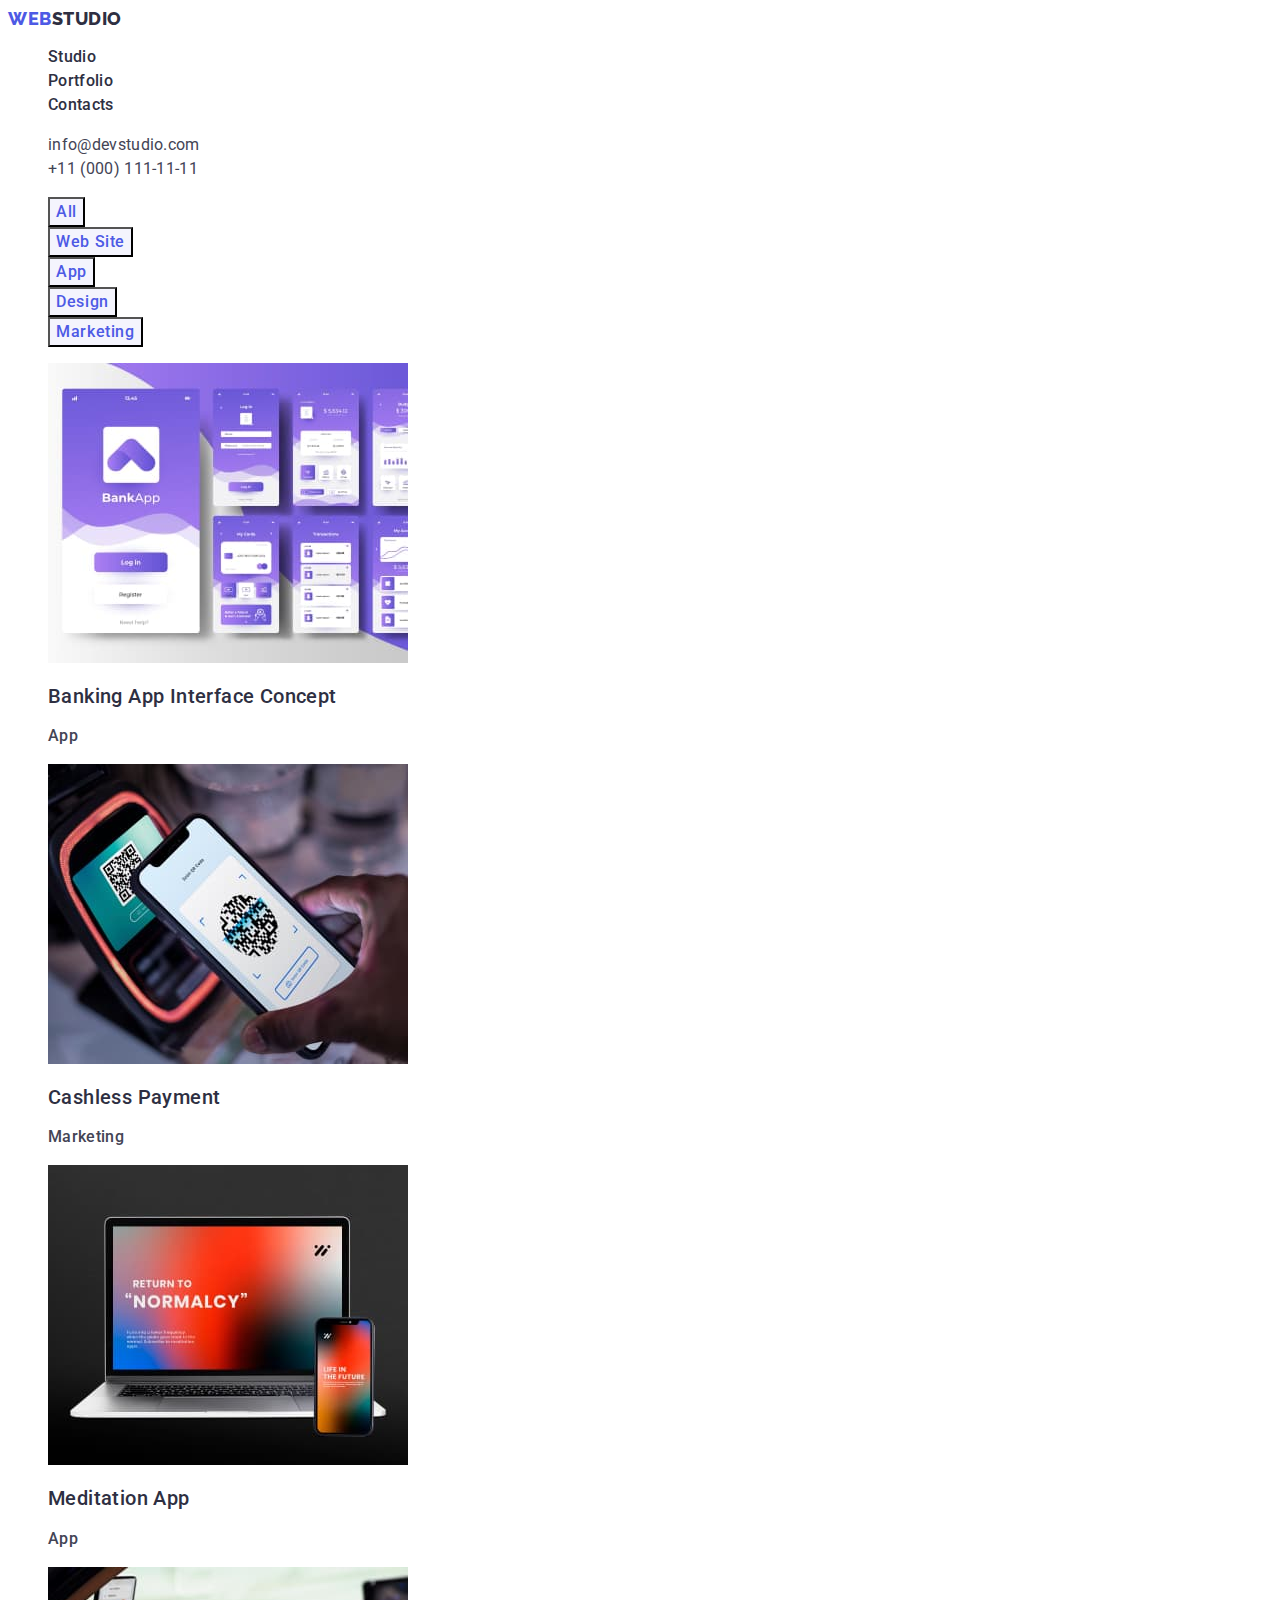
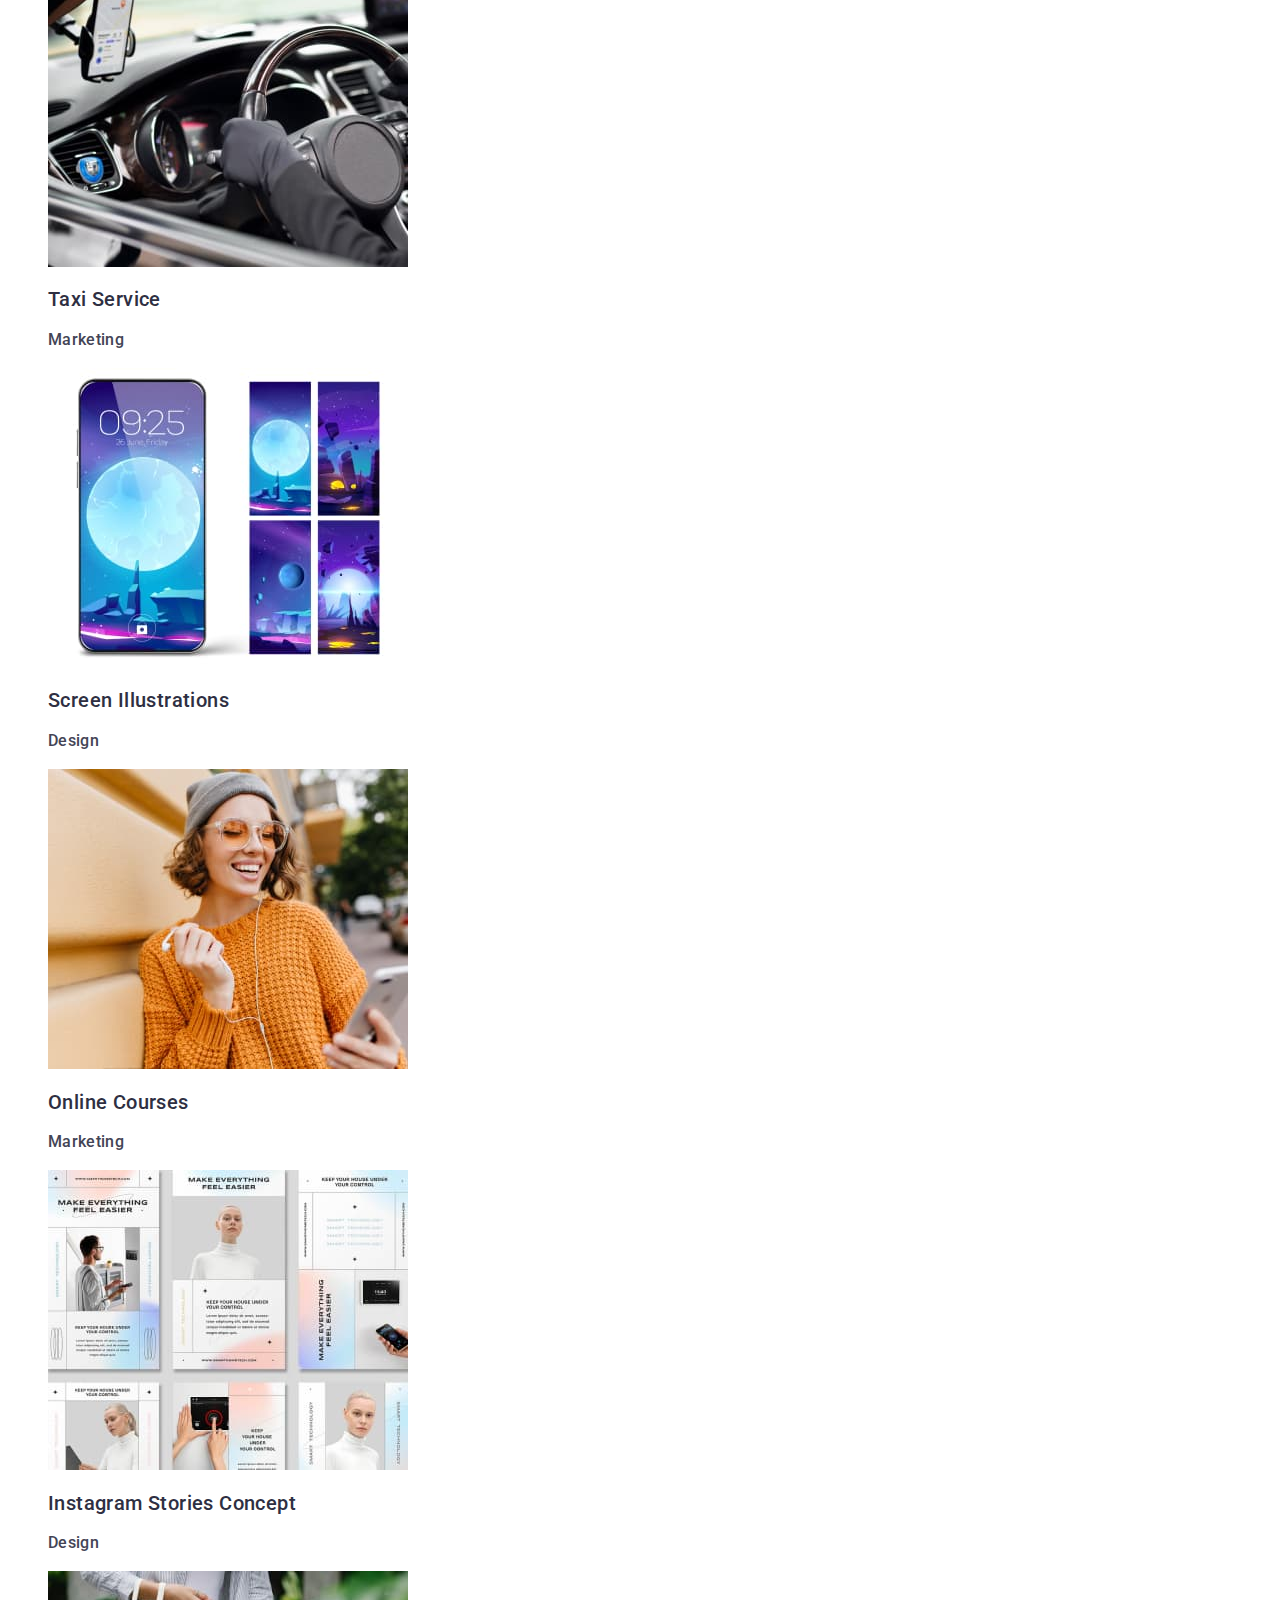
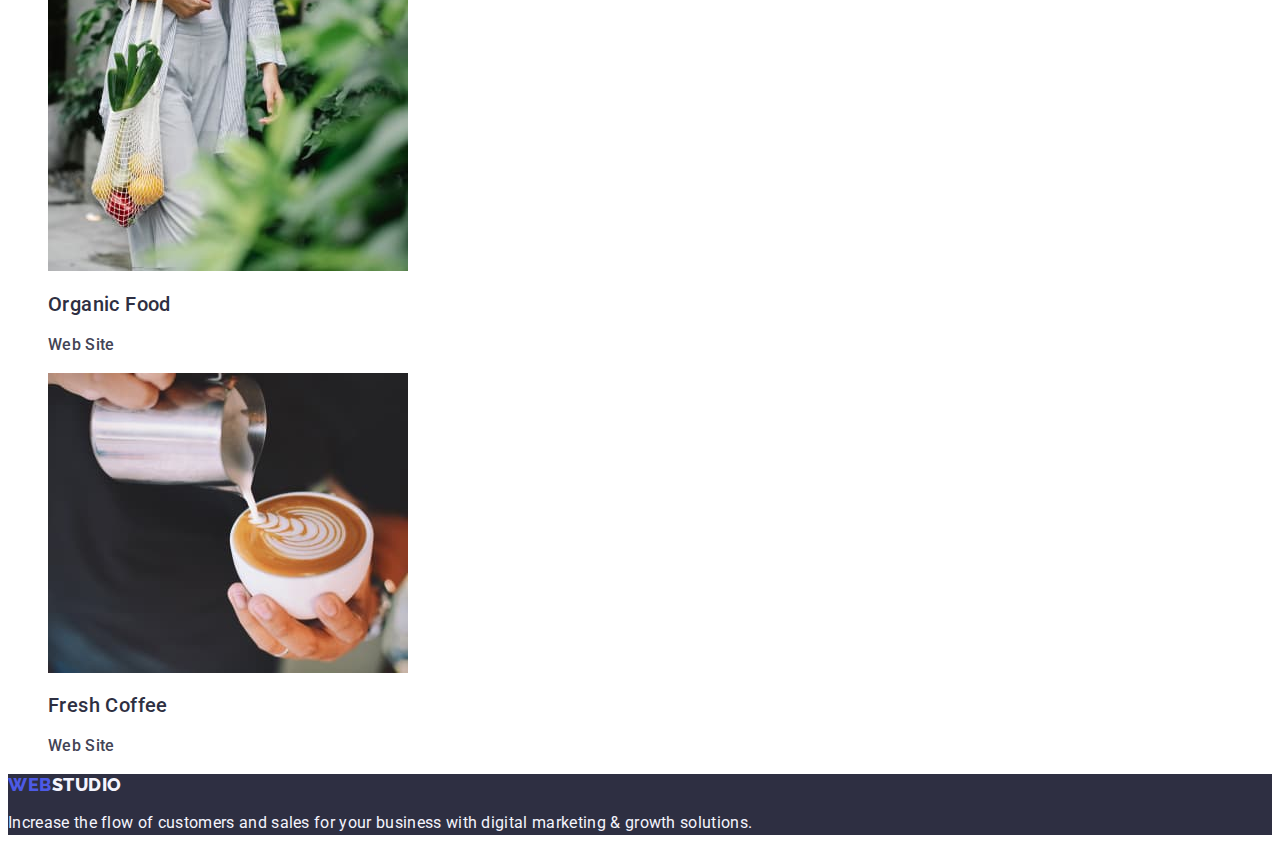
==== portfolio.html @ 33a055b3 "Initial commit" ====
<!DOCTYPE html>
<html lang="en">
  <head>
    <meta charset="UTF-8" />
    <meta name="viewport" content="width=device-width, initial-scale=1.0" />
    <title>Portfolio</title>
    <link rel="preconnect" href="https://fonts.googleapis.com" />
    <link rel="preconnect" href="https://fonts.gstatic.com" crossorigin />
    <link
      href="https://fonts.googleapis.com/css2?family=Raleway:wght@800&family=Roboto:wght@400;500;700&display=swap"
      rel="stylesheet"
    />
    <link rel="stylesheet" href="./css/styles.css" />
  </head>
  <body>
    <header class="header">
      <nav class="header-navigation">
        <a href="./index.html" class="header-logo link"
          >Web<span class="header-logo-accent">Studio</span></a
        >
        <ul class="header-list list">
          <li class="header-list-item">
            <a class="header-list-link link" href="./index.html">Studio</a>
          </li>
          <li class="header-list-item">
            <a class="header-list-link link" href="./portfolio.html"
              >Portfolio</a
            >
          </li>
          <li class="header-list-item">
            <a class="header-list-link link" href="">Contacts</a>
          </li>
        </ul>
      </nav>
      <address class="address">
        <ul class="address-list list">
          <li class="address-list-item">
            <a class="address-list-link link" href="mailto:info@devstudio.com"
              >info@devstudio.com</a
            >
          </li>
          <li class="address-list-item">
            <a class="address-list-link link" href="tel:+110001111111"
              >+11 (000) 111-11-11</a
            >
          </li>
        </ul>
      </address>
    </header>
    <main>
      <section class="product">
        <h1 hidden>What we offer</h1>
        <ul class="product-list list">
          <li class="product-item">
            <button type="button" class="product-btn">All</button>
          </li>
          <li class="product-item">
            <button type="button" class="product-btn">Web Site</button>
          </li>
          <li class="product-item">
            <button type="button" class="product-btn">App</button>
          </li>
          <li class="product-item">
            <button type="button" class="product-btn">Design</button>
          </li>
          <li class="product-item">
            <button type="button" class="product-btn">Marketing</button>
          </li>
        </ul>
        <ul class="programs-list list">
          <li class="programs-item">
            <a class="pfograms-item-link link" href="./portfolio.html">
              <img
                src="./images/banking.jpg"
                alt="The best apps for banking"
                class="programs-img"
                width="360"
              />
              <h2 class="programs-subtitle">Banking App Interface Concept</h2>
              <p class="programs-text">App</p>
            </a>
          </li>
          <li class="programs-item">
            <a class="pfograms-item-link link" href="./portfolio.html">
              <img
                src="./images/Cashless.jpg"
                alt="Research of caschless payment"
                class="programs-img"
                width="360"
              />
              <h2 class="programs-subtitle">Cashless Payment</h2>
              <p class="programs-text">Marketing</p>
            </a>
          </li>
          <li class="programs-item">
            <a class="pfograms-item-link link" href="./portfolio.html">
              <img
                src="./images/meditation.jpg"
                alt="Apps for meditation"
                class="programs-img"
                width="360"
              />
              <h2 class="programs-subtitle">Meditation App</h2>
              <p class="programs-text">App</p>
            </a>
          </li>
          <li class="programs-item">
            <a class="pfograms-item-link link" href="./portfolio.html">
              <img
                src="./images/taxi.jpg"
                alt="List of taxi services"
                class="programs-img"
                width="360"
              />
              <h2 class="programs-subtitle">Taxi Service</h2>
              <p class="programs-text">Marketing</p>
            </a>
          </li>
          <li class="programs-item">
            <a class="pfograms-item-link link" href="./portfolio.html">
              <img
                src="./images/screen.jpg"
                alt="Illustrations for the mobile screen"
                class="programs-img"
                width="360"
              />
              <h2 class="programs-subtitle">Screen Illustrations</h2>
              <p class="programs-text">Design</p>
            </a>
          </li>
          <li class="programs-item">
            <a class="pfograms-item-link link" href="./portfolio.html">
              <img
                src="./images/courses.jpg"
                alt="List of the best online courses"
                class="programs-img"
                width="360"
              />
              <h2 class="programs-subtitle">Online Courses</h2>
              <p class="programs-text">Marketing</p>
            </a>
          </li>
          <li class="programs-item">
            <a class="pfograms-item-link link" href="./portfolio.html">
              <img
                src="./images/instagram.jpg"
                alt="Suggestions for designing Instagram stories"
                class="programs-img"
                width="360"
              />
              <h2 class="programs-subtitle">Instagram Stories Concept</h2>
              <p class="programs-text">Design</p>
            </a>
          </li>
          <li class="programs-item">
            <a class="pfograms-item-link link" href="./portfolio.html">
              <img
                src="./images/food.jpg"
                alt="A selection of organic food sites"
                class="programs-img"
                width="360"
              />
              <h2 class="programs-subtitle">Organic Food</h2>
              <p class="programs-text">Web Site</p>
            </a>
          </li>
          <li class="programs-item">
            <a class="pfograms-item-link link" href="./portfolio.html">
              <img
                src="./images/coffee.jpg"
                alt="List of websites with fresh coffee"
                class="programs-img"
                width="360"
              />
              <h2 class="programs-subtitle">Fresh Coffee</h2>
              <p class="programs-text">Web Site</p>
            </a>
          </li>
        </ul>
      </section>
    </main>
    <footer class="footer">
      <a href="./index.html" class="footer-logo link"
        >Web<span class="footer-logo-accent">Studio</span></a
      >
      <p class="footer-text">
        Increase the flow of customers and sales for your business with digital
        marketing & growth solutions.
      </p>
    </footer>
  </body>
</html>
---- css/styles.css ----
:root {
  --iris-color: #4d5ae5;
  --navyblue: #2e2f42;
  --slate: #434455;
  --white: #fff;
  --cloud: #f4f4fd;
  --ocean: #404bbf;
}

body {
  font-family: "Roboto", sans-serif;
  background-color: var(--white);
  color: var(--slate);
}

.link {
  text-decoration: none;
}

.list {
  list-style-type: none;
}

/**---------HERDER-------*/

.header-logo {
  color: var(--iris-color);
  font-size: 18px;
  font-family: "Raleway", sans-serif;
  font-weight: 800;
  line-height: 1.17;
  letter-spacing: 0.03em;
  text-transform: uppercase;
}
.header-logo-accent {
  color: var(--navyblue);
}
.header-list-link {
  color: var(--navyblue);
  line-height: 1.5;
  letter-spacing: 0.02em;
  font-weight: 500;
}
.header-list-link:hover,
.header-list-link:focus {
  color: var(--ocean);
}
.address {
  font-style: normal;
}
.address-list-link {
  color: var(--slate);
  line-height: 1.5;
  letter-spacing: 0.02em;
}
.address-list-link:hover,
.address-list-link:focus {
  color: var(--ocean);
}

/**---------HERO-------*/

.hero {
  background: var(--navyblue);
}
.hero-titel {
  color: var(--white);
  text-align: center;
  font-size: 56px;
  font-weight: 700;
  line-height: 1.07;
  letter-spacing: 0.02em;
}
.hero-btn {
  background-color: var(--iris-color);
  color: var(--white);
  font-size: 16px;
  font-family: inherit;
  line-height: 1.5;
  letter-spacing: 0.04em;
  cursor: pointer;
  font-weight: 500;
}
.hero-btn:hover,
.hero-btn:focus {
  background-color: var(--ocean);
}

/**---------principles-------*/

.principles-subtitle {
  color: var(--navyblue);
  font-size: 20px;
  line-height: 1.2;
  letter-spacing: 0.02em;
  font-weight: 500;
}
.principles-item-text {
  color: var(--slate);
  line-height: 1.5;
  letter-spacing: 0.02em;
}

/**---------technologies-------*/

.technologies-titel {
  color: var(--navyblue);
  text-align: center;
  font-size: 36px;
  font-weight: 700;
  line-height: 1.11;
  letter-spacing: 0.02em;
  text-transform: capitalize;
}

/**---------team-------*/
.team {
  background-color: var(--cloud);
}
.team-title {
  color: var(--navyblue);
  text-align: center;
  font-size: 36px;
  font-weight: 700;
  line-height: 1.11;
  letter-spacing: 0.02em;
  text-transform: capitalize;
}
.team-subtitle {
  color: var(--navyblue);
  text-align: center;
  font-size: 20px;
  line-height: 1.2;
  letter-spacing: 0.02em;
  font-weight: 500;
}
.team-item {
  background-color: var(--white);
}
.team-item-text {
  color: var(--slate);
  text-align: center;
  line-height: 1.5;
  letter-spacing: 0.02em;
  font-weight: 500;
}

/**---------footer-------*/

.footer {
  background-color: var(--navyblue);
}
.footer-logo {
  color: var(--iris-color);
  font-size: 18px;
  font-family: "Raleway", sans-serif;
  font-weight: 800;
  line-height: 1.17;
  letter-spacing: 0.03em;
  text-transform: uppercase;
}
.footer-logo-accent {
  color: var(--cloud);
}
.footer-text {
  color: var(--cloud);
  line-height: 1.5;
  letter-spacing: 0.02em;
}

/**---------portfolio-------*/

.product-btn {
  color: var(--iris-color);
  background-color: var(--cloud);
  text-align: center;
  font-size: 16px;
  font-family: "Roboto", sans-serif;
  font-style: normal;
  font-weight: 500;
  line-height: 1.5;
  letter-spacing: 0.04em;
  cursor: pointer;
}

.product-btn:hover,
.product-btn:focus {
  color: var(--white);
  background-color: var(--ocean);
}

.programs-subtitle {
  color: var(--navyblue);
  font-size: 20px;
  line-height: 1.2;
  letter-spacing: 0.02em;
  font-weight: 500;
}

.programs-text {
  color: var(--slate);
  font-size: 16px;
  font-family: Roboto;
  font-weight: 500;
  line-height: 1.5;
  letter-spacing: 0.02em;
  cursor: pointer;
}
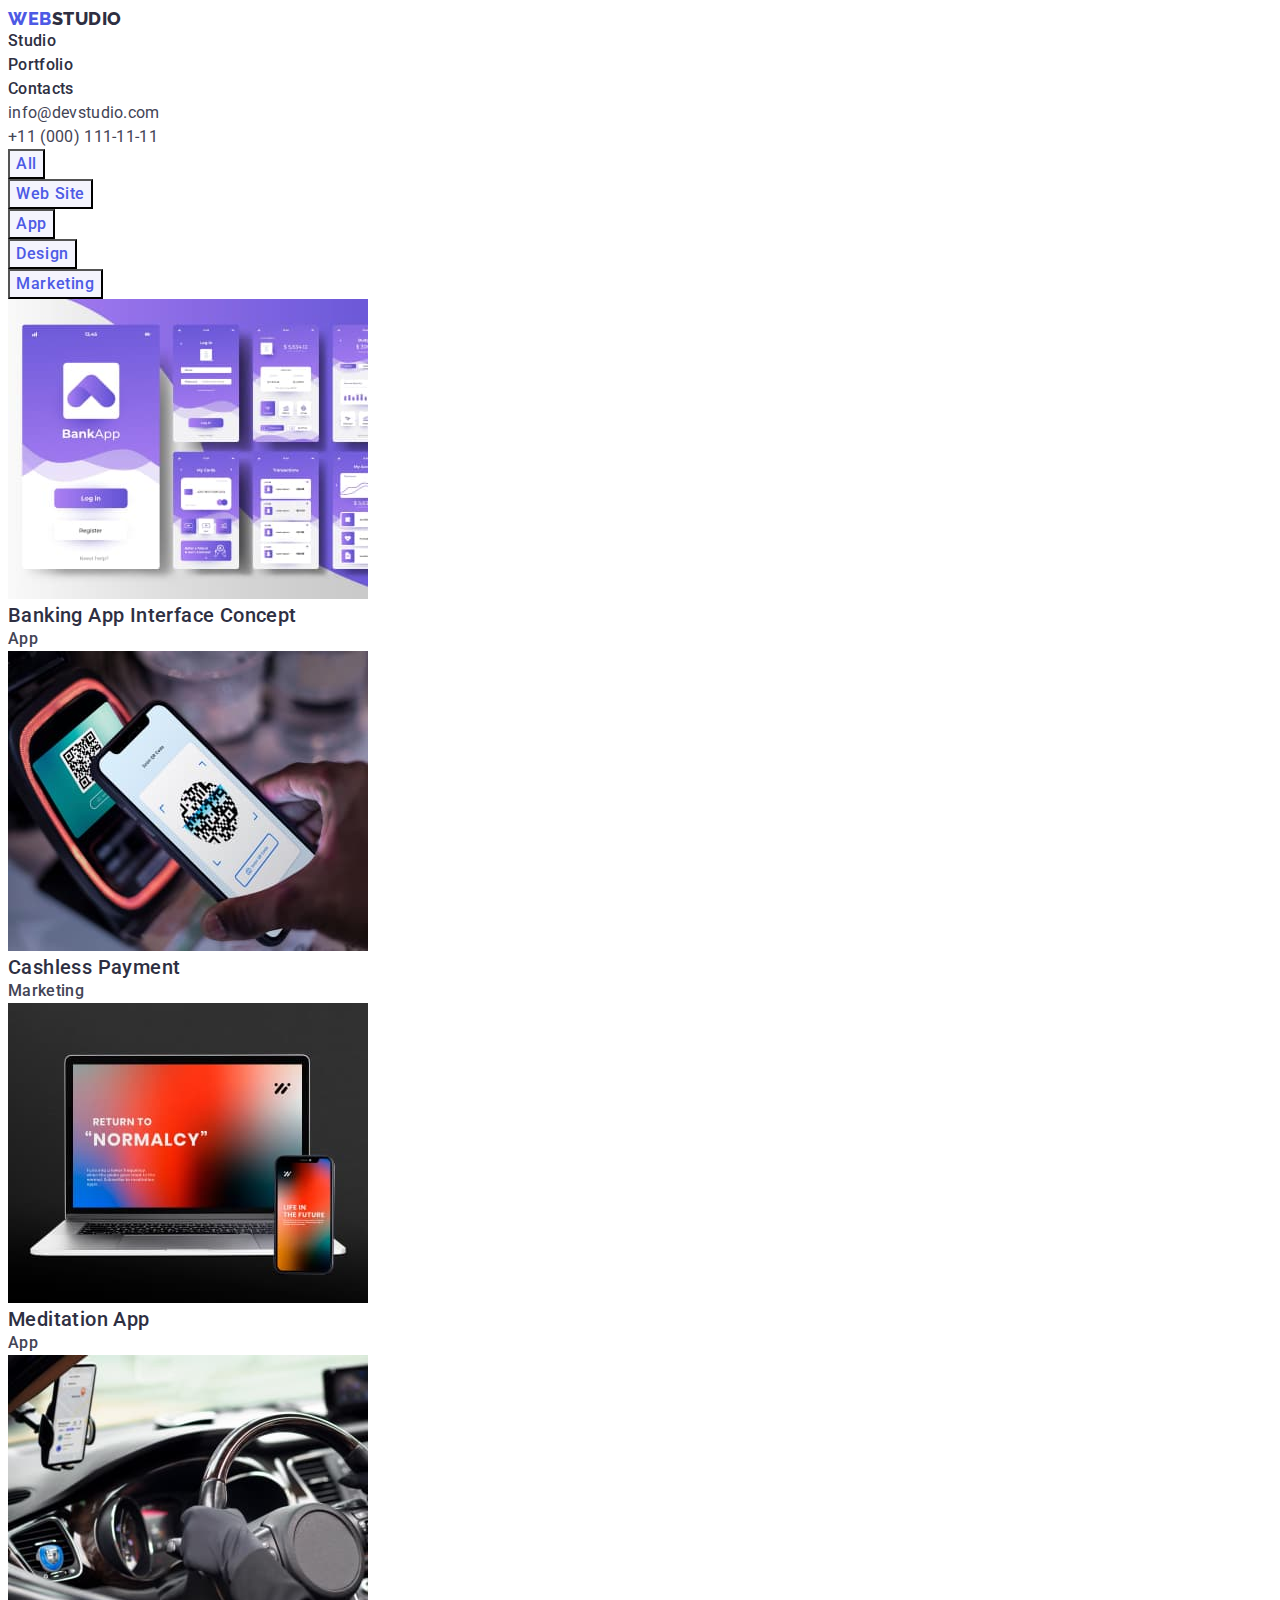
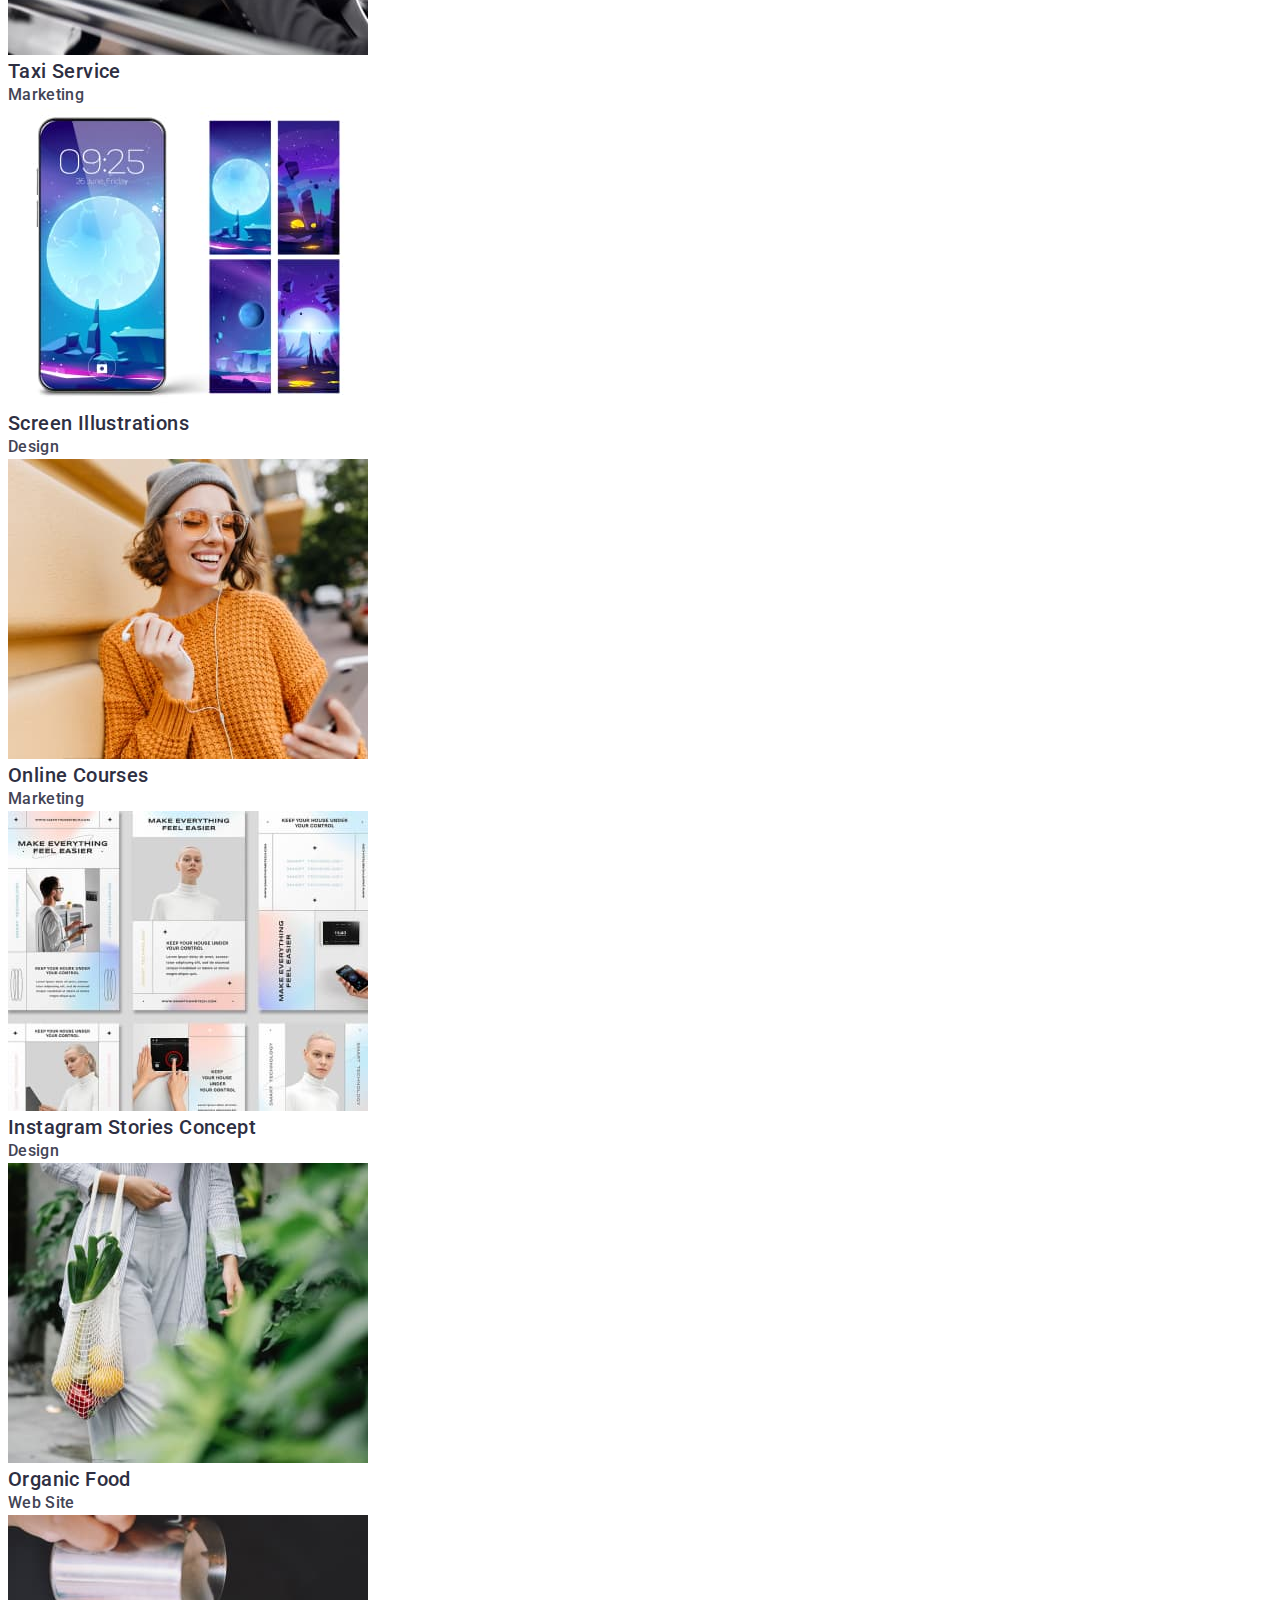
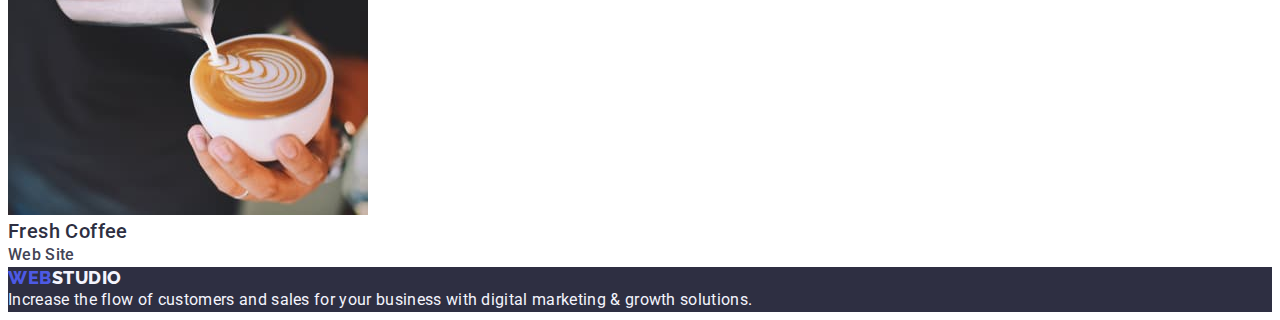
==== commit 37504ae8: "060723" ====
--- a/portfolio.html
+++ b/portfolio.html
@@ -9,6 +9,13 @@
     <link
       href="https://fonts.googleapis.com/css2?family=Raleway:wght@800&family=Roboto:wght@400;500;700&display=swap"
       rel="stylesheet"
+    />
+    <link
+      rel="stylesheet"
+      href="https://cdnjs.cloudflare.com/ajax/libs/modern-normalize/2.0.0/modern-normalize.min.css"
+      integrity="sha512-4xo8blKMVCiXpTaLzQSLSw3KFOVPWhm/TRtuPVc4WG6kUgjH6J03IBuG7JZPkcWMxJ5huwaBpOpnwYElP/m6wg=="
+      crossorigin="anonymous"
+      referrerpolicy="no-referrer"
     />
     <link rel="stylesheet" href="./css/styles.css" />
   </head>
--- a/css/styles.css
+++ b/css/styles.css
@@ -7,10 +7,32 @@
   --ocean: #404bbf;
 }
 
+p,
+h1,
+h2,
+h3 {
+  margin-top: 0;
+  margin-bottom: 0;
+}
+
+ul {
+  margin-top: 0;
+  margin-bottom: 0;
+  padding-left: 0;
+}
+
 body {
   font-family: "Roboto", sans-serif;
   background-color: var(--white);
   color: var(--slate);
+}
+
+.container {
+  width: 100%;
+  max-width: 1440px;
+  padding-left: 0;
+  padding-right: 0;
+  margin: 0 auto;
 }
 
 .link {
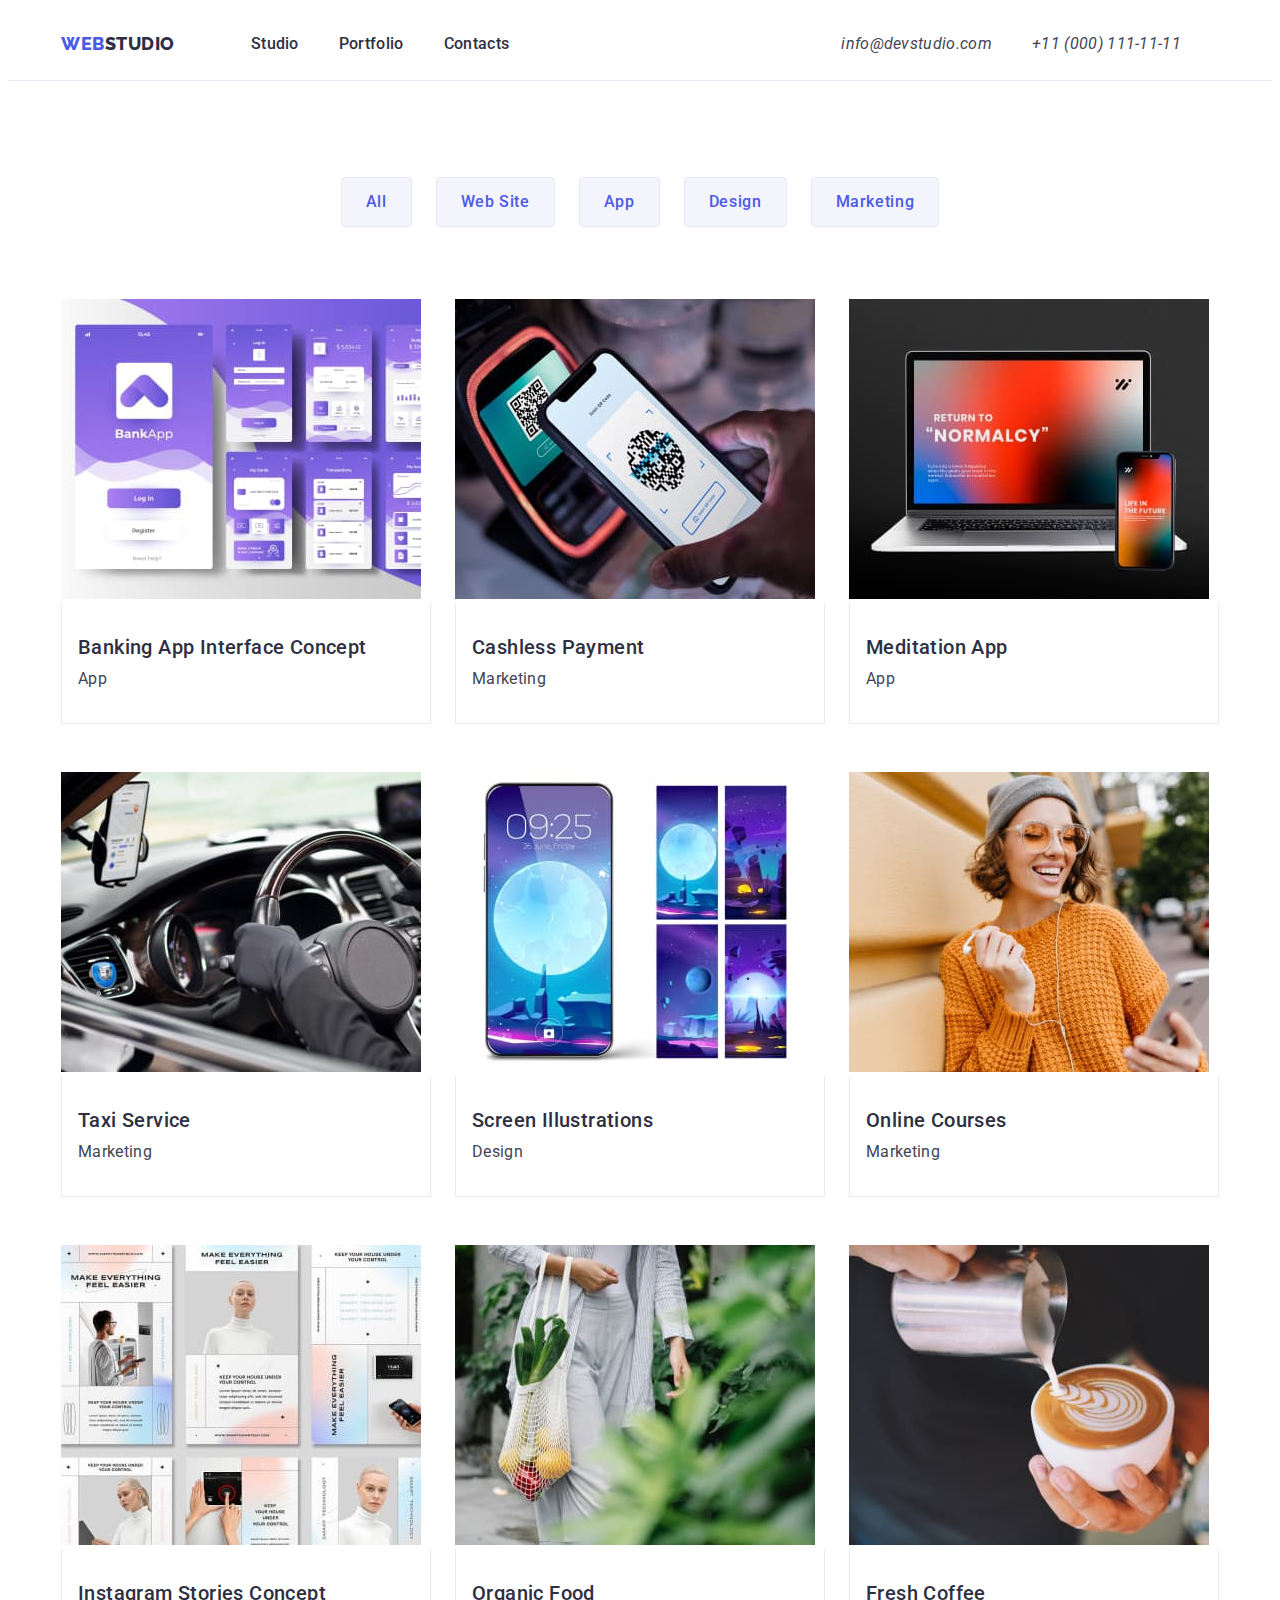
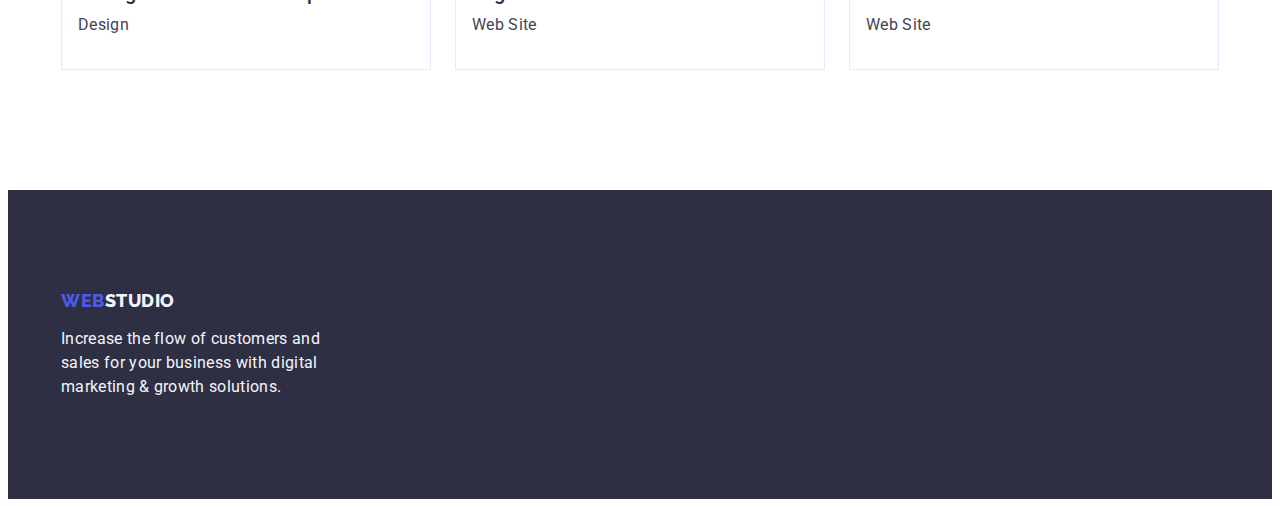
==== commit b8cf6625: "commit0707" ====
--- a/portfolio.html
+++ b/portfolio.html
@@ -21,179 +21,205 @@
   </head>
   <body>
     <header class="header">
-      <nav class="header-navigation">
-        <a href="./index.html" class="header-logo link"
-          >Web<span class="header-logo-accent">Studio</span></a
-        >
-        <ul class="header-list list">
-          <li class="header-list-item">
-            <a class="header-list-link link" href="./index.html">Studio</a>
-          </li>
-          <li class="header-list-item">
-            <a class="header-list-link link" href="./portfolio.html"
-              >Portfolio</a
-            >
-          </li>
-          <li class="header-list-item">
-            <a class="header-list-link link" href="">Contacts</a>
-          </li>
-        </ul>
-      </nav>
-      <address class="address">
-        <ul class="address-list list">
-          <li class="address-list-item">
-            <a class="address-list-link link" href="mailto:info@devstudio.com"
-              >info@devstudio.com</a
-            >
-          </li>
-          <li class="address-list-item">
-            <a class="address-list-link link" href="tel:+110001111111"
-              >+11 (000) 111-11-11</a
-            >
-          </li>
-        </ul>
-      </address>
+      <div class="container header-container">
+        <nav class="header-navigation">
+          <a href="./index.html" class="header-logo link"
+            >Web<span class="header-logo-accent">Studio</span></a
+          >
+          <ul class="header-list list">
+            <li class="header-list-item">
+              <a class="header-list-link link" href="./index.html">Studio</a>
+            </li>
+            <li class="header-list-item">
+              <a class="header-list-link link" href="./portfolio.html"
+                >Portfolio</a
+              >
+            </li>
+            <li class="header-list-item">
+              <a class="header-list-link link" href="">Contacts</a>
+            </li>
+          </ul>
+        </nav>
+        <address class="address">
+          <ul class="address-list list">
+            <li class="address-list-item">
+              <a class="address-list-link link" href="mailto:info@devstudio.com"
+                >info@devstudio.com</a
+              >
+            </li>
+            <li class="address-list-item">
+              <a class="address-list-link link" href="tel:+110001111111"
+                >+11 (000) 111-11-11</a
+              >
+            </li>
+          </ul>
+        </address>
+      </div>
     </header>
     <main>
       <section class="product">
-        <h1 hidden>What we offer</h1>
-        <ul class="product-list list">
-          <li class="product-item">
-            <button type="button" class="product-btn">All</button>
-          </li>
-          <li class="product-item">
-            <button type="button" class="product-btn">Web Site</button>
-          </li>
-          <li class="product-item">
-            <button type="button" class="product-btn">App</button>
-          </li>
-          <li class="product-item">
-            <button type="button" class="product-btn">Design</button>
-          </li>
-          <li class="product-item">
-            <button type="button" class="product-btn">Marketing</button>
-          </li>
-        </ul>
-        <ul class="programs-list list">
-          <li class="programs-item">
-            <a class="pfograms-item-link link" href="./portfolio.html">
-              <img
-                src="./images/banking.jpg"
-                alt="The best apps for banking"
-                class="programs-img"
-                width="360"
-              />
-              <h2 class="programs-subtitle">Banking App Interface Concept</h2>
-              <p class="programs-text">App</p>
-            </a>
-          </li>
-          <li class="programs-item">
-            <a class="pfograms-item-link link" href="./portfolio.html">
-              <img
-                src="./images/Cashless.jpg"
-                alt="Research of caschless payment"
-                class="programs-img"
-                width="360"
-              />
-              <h2 class="programs-subtitle">Cashless Payment</h2>
-              <p class="programs-text">Marketing</p>
-            </a>
-          </li>
-          <li class="programs-item">
-            <a class="pfograms-item-link link" href="./portfolio.html">
-              <img
-                src="./images/meditation.jpg"
-                alt="Apps for meditation"
-                class="programs-img"
-                width="360"
-              />
-              <h2 class="programs-subtitle">Meditation App</h2>
-              <p class="programs-text">App</p>
-            </a>
-          </li>
-          <li class="programs-item">
-            <a class="pfograms-item-link link" href="./portfolio.html">
-              <img
-                src="./images/taxi.jpg"
-                alt="List of taxi services"
-                class="programs-img"
-                width="360"
-              />
-              <h2 class="programs-subtitle">Taxi Service</h2>
-              <p class="programs-text">Marketing</p>
-            </a>
-          </li>
-          <li class="programs-item">
-            <a class="pfograms-item-link link" href="./portfolio.html">
-              <img
-                src="./images/screen.jpg"
-                alt="Illustrations for the mobile screen"
-                class="programs-img"
-                width="360"
-              />
-              <h2 class="programs-subtitle">Screen Illustrations</h2>
-              <p class="programs-text">Design</p>
-            </a>
-          </li>
-          <li class="programs-item">
-            <a class="pfograms-item-link link" href="./portfolio.html">
-              <img
-                src="./images/courses.jpg"
-                alt="List of the best online courses"
-                class="programs-img"
-                width="360"
-              />
-              <h2 class="programs-subtitle">Online Courses</h2>
-              <p class="programs-text">Marketing</p>
-            </a>
-          </li>
-          <li class="programs-item">
-            <a class="pfograms-item-link link" href="./portfolio.html">
-              <img
-                src="./images/instagram.jpg"
-                alt="Suggestions for designing Instagram stories"
-                class="programs-img"
-                width="360"
-              />
-              <h2 class="programs-subtitle">Instagram Stories Concept</h2>
-              <p class="programs-text">Design</p>
-            </a>
-          </li>
-          <li class="programs-item">
-            <a class="pfograms-item-link link" href="./portfolio.html">
-              <img
-                src="./images/food.jpg"
-                alt="A selection of organic food sites"
-                class="programs-img"
-                width="360"
-              />
-              <h2 class="programs-subtitle">Organic Food</h2>
-              <p class="programs-text">Web Site</p>
-            </a>
-          </li>
-          <li class="programs-item">
-            <a class="pfograms-item-link link" href="./portfolio.html">
-              <img
-                src="./images/coffee.jpg"
-                alt="List of websites with fresh coffee"
-                class="programs-img"
-                width="360"
-              />
-              <h2 class="programs-subtitle">Fresh Coffee</h2>
-              <p class="programs-text">Web Site</p>
-            </a>
-          </li>
-        </ul>
+        <div class="container">
+          <h1 class="visually-hidden">What we offer</h1>
+          <ul class="product-list list">
+            <li class="product-item">
+              <button type="button" class="product-btn">All</button>
+            </li>
+            <li class="product-item">
+              <button type="button" class="product-btn">Web Site</button>
+            </li>
+            <li class="product-item">
+              <button type="button" class="product-btn">App</button>
+            </li>
+            <li class="product-item">
+              <button type="button" class="product-btn">Design</button>
+            </li>
+            <li class="product-item">
+              <button type="button" class="product-btn">Marketing</button>
+            </li>
+          </ul>
+          <ul class="programs-list list">
+            <li class="programs-item">
+              <a class="pfograms-item-link link" href="./portfolio.html">
+                <img
+                  src="./images/banking.jpg"
+                  alt="The best apps for banking"
+                  class="programs-img"
+                  width="360"
+                />
+                <div class="programs-container">
+                  <h2 class="programs-subtitle">
+                    Banking App Interface Concept
+                  </h2>
+                  <p class="programs-text">App</p>
+                </div>
+              </a>
+            </li>
+            <li class="programs-item">
+              <a class="pfograms-item-link link" href="./portfolio.html">
+                <img
+                  src="./images/Cashless.jpg"
+                  alt="Research of caschless payment"
+                  class="programs-img"
+                  width="360"
+                />
+                <div class="programs-container">
+                  <h2 class="programs-subtitle">Cashless Payment</h2>
+                  <p class="programs-text">Marketing</p>
+                </div>
+              </a>
+            </li>
+            <li class="programs-item">
+              <a class="pfograms-item-link link" href="./portfolio.html">
+                <img
+                  src="./images/meditation.jpg"
+                  alt="Apps for meditation"
+                  class="programs-img"
+                  width="360"
+                />
+                <div class="programs-container">
+                  <h2 class="programs-subtitle">Meditation App</h2>
+                  <p class="programs-text">App</p>
+                </div>
+              </a>
+            </li>
+            <li class="programs-item">
+              <a class="pfograms-item-link link" href="./portfolio.html">
+                <img
+                  src="./images/taxi.jpg"
+                  alt="List of taxi services"
+                  class="programs-img"
+                  width="360"
+                />
+                <div class="programs-container">
+                  <h2 class="programs-subtitle">Taxi Service</h2>
+                  <p class="programs-text">Marketing</p>
+                </div>
+              </a>
+            </li>
+            <li class="programs-item">
+              <a class="pfograms-item-link link" href="./portfolio.html">
+                <img
+                  src="./images/screen.jpg"
+                  alt="Illustrations for the mobile screen"
+                  class="programs-img"
+                  width="360"
+                />
+                <div class="programs-container">
+                  <h2 class="programs-subtitle">Screen Illustrations</h2>
+                  <p class="programs-text">Design</p>
+                </div>
+              </a>
+            </li>
+            <li class="programs-item">
+              <a class="pfograms-item-link link" href="./portfolio.html">
+                <img
+                  src="./images/courses.jpg"
+                  alt="List of the best online courses"
+                  class="programs-img"
+                  width="360"
+                />
+                <div class="programs-container">
+                  <h2 class="programs-subtitle">Online Courses</h2>
+                  <p class="programs-text">Marketing</p>
+                </div>
+              </a>
+            </li>
+            <li class="programs-item">
+              <a class="pfograms-item-link link" href="./portfolio.html">
+                <img
+                  src="./images/instagram.jpg"
+                  alt="Suggestions for designing Instagram stories"
+                  class="programs-img"
+                  width="360"
+                />
+                <div class="programs-container">
+                  <h2 class="programs-subtitle">Instagram Stories Concept</h2>
+                  <p class="programs-text">Design</p>
+                </div>
+              </a>
+            </li>
+            <li class="programs-item">
+              <a class="pfograms-item-link link" href="./portfolio.html">
+                <img
+                  src="./images/food.jpg"
+                  alt="A selection of organic food sites"
+                  class="programs-img"
+                  width="360"
+                />
+                <div class="programs-container">
+                  <h2 class="programs-subtitle">Organic Food</h2>
+                  <p class="programs-text">Web Site</p>
+                </div>
+              </a>
+            </li>
+            <li class="programs-item">
+              <a class="pfograms-item-link link" href="./portfolio.html">
+                <img
+                  src="./images/coffee.jpg"
+                  alt="List of websites with fresh coffee"
+                  class="programs-img"
+                  width="360"
+                />
+                <div class="programs-container">
+                  <h2 class="programs-subtitle">Fresh Coffee</h2>
+                  <p class="programs-text">Web Site</p>
+                </div>
+              </a>
+            </li>
+          </ul>
+        </div>
       </section>
     </main>
     <footer class="footer">
-      <a href="./index.html" class="footer-logo link"
-        >Web<span class="footer-logo-accent">Studio</span></a
-      >
-      <p class="footer-text">
-        Increase the flow of customers and sales for your business with digital
-        marketing & growth solutions.
-      </p>
+      <div class="container">
+        <a href="./index.html" class="footer-logo link"
+          >Web<span class="footer-logo-accent">Studio</span></a
+        >
+        <p class="footer-text">
+          Increase the flow of customers and sales for your business with
+          digital marketing & growth solutions.
+        </p>
+      </div>
     </footer>
   </body>
 </html>
--- a/css/styles.css
+++ b/css/styles.css
@@ -5,6 +5,7 @@
   --white: #fff;
   --cloud: #f4f4fd;
   --ocean: #404bbf;
+  --cornflower: #e7e9fc;
 }
 
 p,
@@ -29,9 +30,9 @@
 
 .container {
   width: 100%;
-  max-width: 1440px;
-  padding-left: 0;
-  padding-right: 0;
+  max-width: 1158px;
+  padding-left: 15px;
+  padding-right: 15px;
   margin: 0 auto;
 }
 
@@ -43,8 +44,35 @@
   list-style-type: none;
 }
 
+.visually-hidden {
+  position: absolute;
+  width: 1px;
+  height: 1px;
+  margin: -1px;
+  border: 0;
+  padding: 0;
+  white-space: nowrap;
+  clip-path: inset(100%);
+  clip: rect(0 0 0 0);
+  overflow: hidden;
+}
+
 /**---------HERDER-------*/
 
+.header {
+  padding-top: 24px;
+  padding-bottom: 24px;
+  border-bottom: 1px solid #e7e9fc;
+}
+.header-container {
+  display: flex;
+  align-items: center;
+}
+.header-navigation {
+  display: flex;
+  align-items: center;
+  justify-content: space-between;
+}
 .header-logo {
   color: var(--iris-color);
   font-size: 18px;
@@ -53,22 +81,32 @@
   line-height: 1.17;
   letter-spacing: 0.03em;
   text-transform: uppercase;
+  display: flex;
+  margin-right: 76px;
 }
 .header-logo-accent {
   color: var(--navyblue);
 }
+.header-list {
+  display: flex;
+  align-items: center;
+  gap: 40px;
+  padding-right: 332px;
+}
 .header-list-link {
   color: var(--navyblue);
   line-height: 1.5;
   letter-spacing: 0.02em;
   font-weight: 500;
+  padding: 24px 0;
 }
 .header-list-link:hover,
 .header-list-link:focus {
   color: var(--ocean);
 }
-.address {
-  font-style: normal;
+.address-list {
+  display: flex;
+  gap: 40px;
 }
 .address-list-link {
   color: var(--slate);
@@ -84,7 +122,10 @@
 
 .hero {
   background: var(--navyblue);
-}
+  padding-top: 188px;
+  padding-bottom: 188px;
+}
+
 .hero-titel {
   color: var(--white);
   text-align: center;
@@ -92,6 +133,9 @@
   font-weight: 700;
   line-height: 1.07;
   letter-spacing: 0.02em;
+  max-width: 496px;
+  margin: 0 auto;
+  margin-bottom: 48px;
 }
 .hero-btn {
   background-color: var(--iris-color);
@@ -102,6 +146,13 @@
   letter-spacing: 0.04em;
   cursor: pointer;
   font-weight: 500;
+  padding: 16px 32px;
+  border-radius: 4px;
+  display: block;
+  min-width: 169px;
+  height: 56px;
+  border: none;
+  margin: 0 auto;
 }
 .hero-btn:hover,
 .hero-btn:focus {
@@ -110,6 +161,17 @@
 
 /**---------principles-------*/
 
+.principles {
+  padding: 120px 0px;
+}
+.principles-list {
+  display: flex;
+  gap: 24px;
+}
+
+.principles-item {
+  width: calc((100% - 24px * 3) / 4);
+}
 .principles-subtitle {
   color: var(--navyblue);
   font-size: 20px;
@@ -125,6 +187,16 @@
 
 /**---------technologies-------*/
 
+.technologies {
+  padding-bottom: 120px;
+}
+.technologies-list {
+  display: flex;
+  gap: 24px;
+}
+.technologies-item {
+  width: calc((100% - 24px * 2) / 3);
+}
 .technologies-titel {
   color: var(--navyblue);
   text-align: center;
@@ -133,11 +205,15 @@
   line-height: 1.11;
   letter-spacing: 0.02em;
   text-transform: capitalize;
+  max-width: 411px;
+  margin: 0 auto;
+  margin-bottom: 72px;
 }
 
 /**---------team-------*/
 .team {
   background-color: var(--cloud);
+  padding: 120px 0px;
 }
 .team-title {
   color: var(--navyblue);
@@ -147,6 +223,7 @@
   line-height: 1.11;
   letter-spacing: 0.02em;
   text-transform: capitalize;
+  margin-bottom: 72px;
 }
 .team-subtitle {
   color: var(--navyblue);
@@ -155,22 +232,30 @@
   line-height: 1.2;
   letter-spacing: 0.02em;
   font-weight: 500;
+  margin-top: 32px;
+}
+.team-list {
+  display: flex;
+  gap: 24px;
 }
 .team-item {
   background-color: var(--white);
+  width: calc((100% - 24px * 3) / 4);
 }
 .team-item-text {
   color: var(--slate);
   text-align: center;
   line-height: 1.5;
   letter-spacing: 0.02em;
-  font-weight: 500;
+  font-weight: 400;
+  margin-bottom: 32px;
 }
 
 /**---------footer-------*/
 
 .footer {
   background-color: var(--navyblue);
+  padding: 100px 0;
 }
 .footer-logo {
   color: var(--iris-color);
@@ -180,6 +265,8 @@
   line-height: 1.17;
   letter-spacing: 0.03em;
   text-transform: uppercase;
+  display: inline-block;
+  margin-bottom: 16px;
 }
 .footer-logo-accent {
   color: var(--cloud);
@@ -188,21 +275,34 @@
   color: var(--cloud);
   line-height: 1.5;
   letter-spacing: 0.02em;
+  max-width: 264px;
 }
 
 /**---------portfolio-------*/
+
+.product {
+  padding-top: 96px;
+  padding-bottom: 120px;
+}
+.product-list {
+  display: flex;
+  margin-bottom: 72px;
+  gap: 24px;
+  justify-content: center;
+}
 
 .product-btn {
   color: var(--iris-color);
   background-color: var(--cloud);
-  text-align: center;
   font-size: 16px;
   font-family: "Roboto", sans-serif;
-  font-style: normal;
   font-weight: 500;
   line-height: 1.5;
   letter-spacing: 0.04em;
   cursor: pointer;
+  padding: 12px 24px;
+  border: 1px solid var(--cornflower);
+  border-radius: 4px;
 }
 
 .product-btn:hover,
@@ -210,20 +310,35 @@
   color: var(--white);
   background-color: var(--ocean);
 }
-
+.programs-list {
+  display: flex;
+  flex-wrap: wrap;
+  column-gap: 24px;
+  row-gap: 48px;
+}
+
+.programs-item {
+  width: calc((100% - 48px) / 3);
+}
+.programs-container {
+  padding: 32px 16px;
+  border: 1px solid var(--cornflower);
+  border-top: none;
+}
 .programs-subtitle {
   color: var(--navyblue);
   font-size: 20px;
   line-height: 1.2;
   letter-spacing: 0.02em;
   font-weight: 500;
+  margin-bottom: 8px;
 }
 
 .programs-text {
   color: var(--slate);
   font-size: 16px;
   font-family: Roboto;
-  font-weight: 500;
+  font-weight: 400;
   line-height: 1.5;
   letter-spacing: 0.02em;
   cursor: pointer;
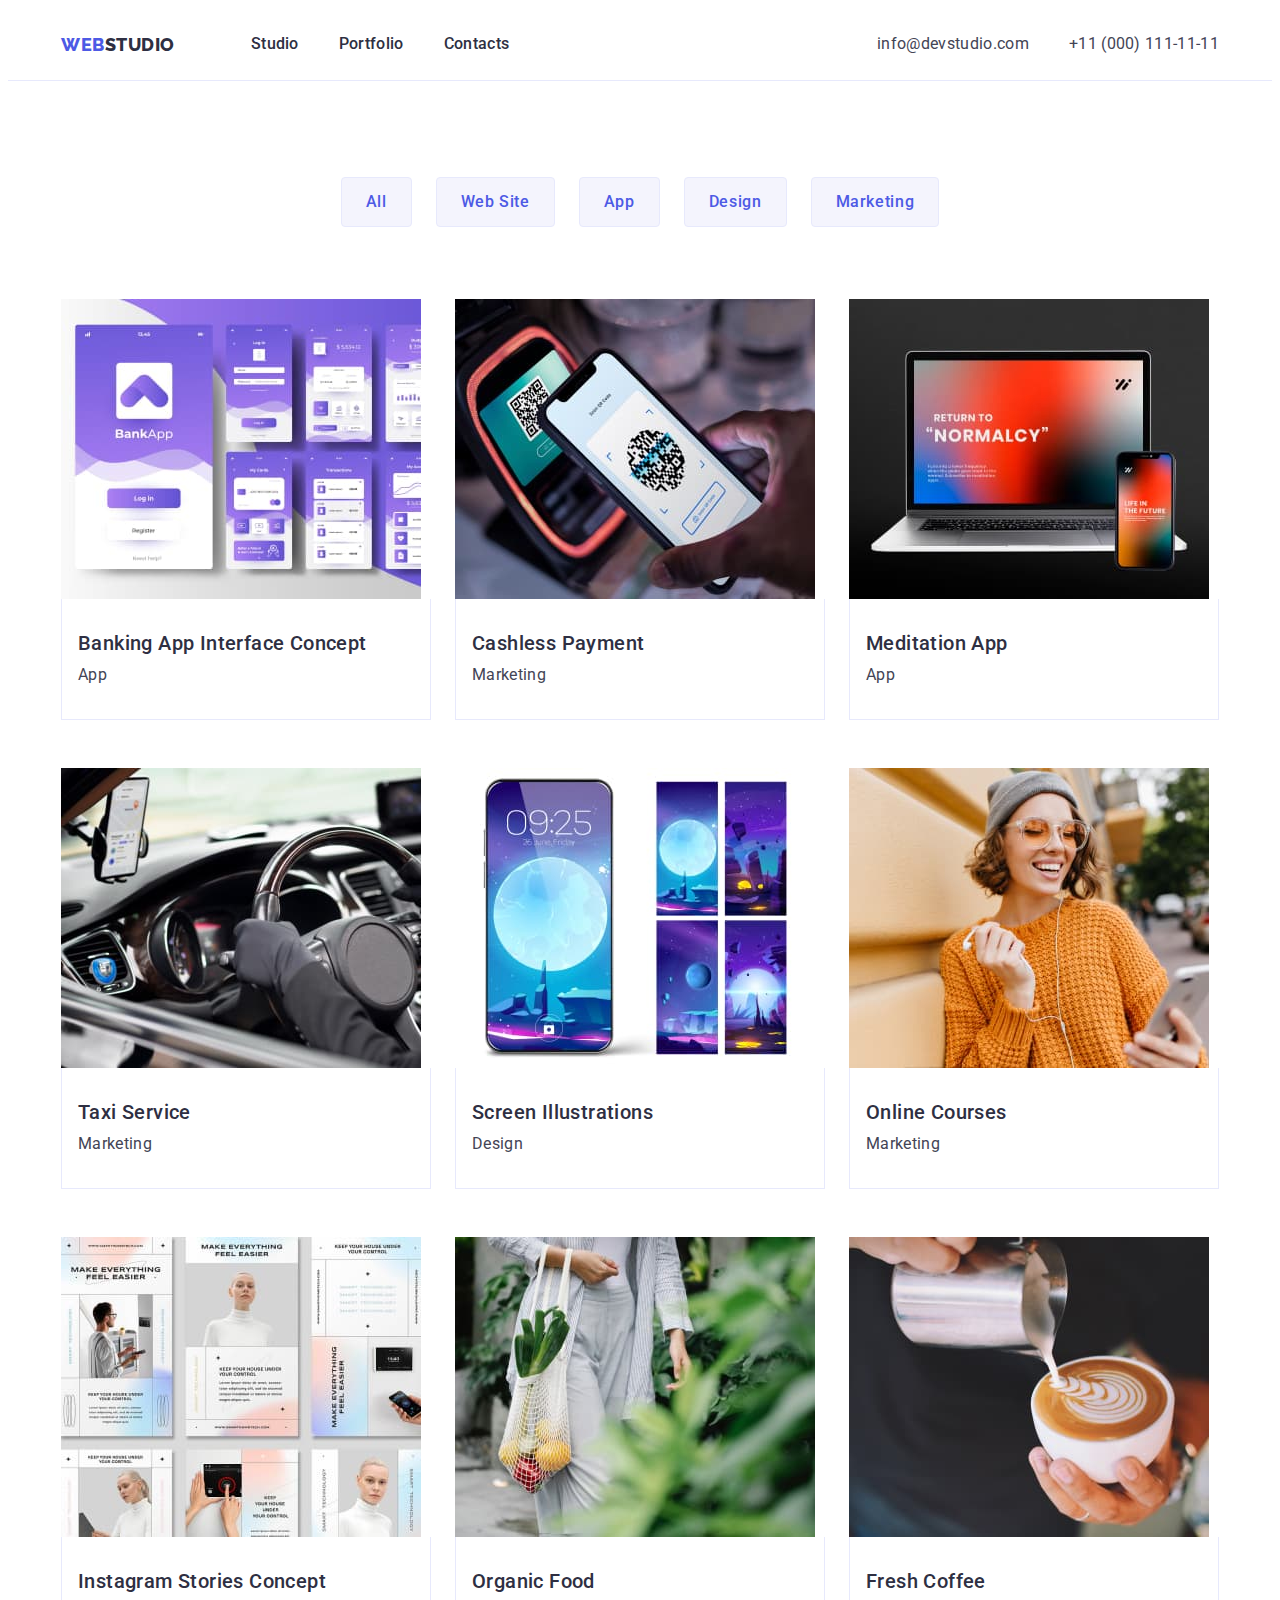
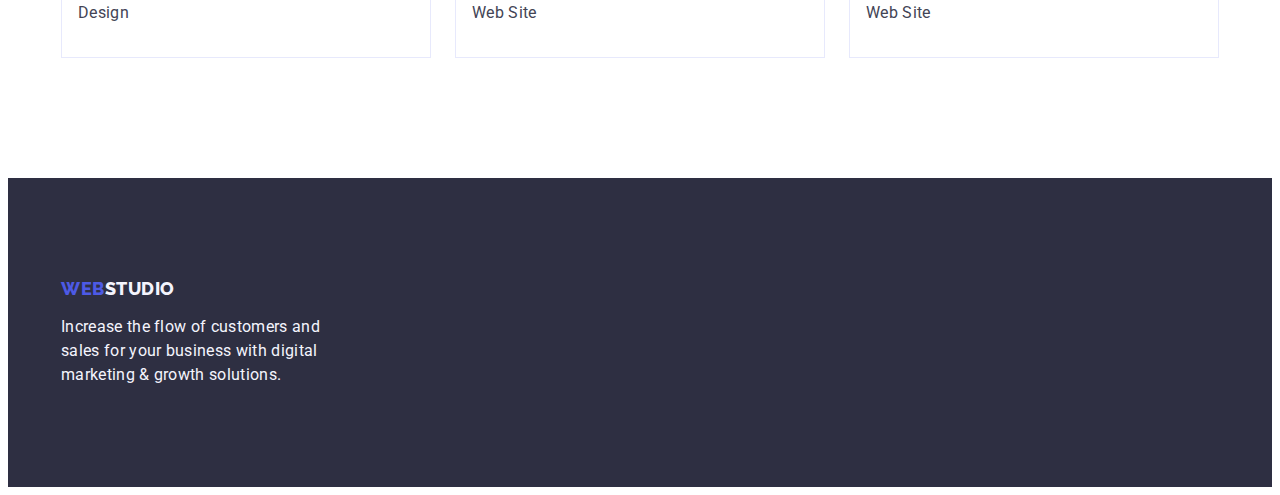
==== commit 9bc47737: "080723" ====
--- a/portfolio.html
+++ b/portfolio.html
@@ -40,7 +40,7 @@
             </li>
           </ul>
         </nav>
-        <address class="address">
+        <address class="header-address">
           <ul class="address-list list">
             <li class="address-list-item">
               <a class="address-list-link link" href="mailto:info@devstudio.com"
--- a/css/styles.css
+++ b/css/styles.css
@@ -27,9 +27,11 @@
   background-color: var(--white);
   color: var(--slate);
 }
-
+img {
+  display: block;
+}
 .container {
-  width: 100%;
+  width: 100%; 
   max-width: 1158px;
   padding-left: 15px;
   padding-right: 15px;
@@ -60,9 +62,7 @@
 /**---------HERDER-------*/
 
 .header {
-  padding-top: 24px;
-  padding-bottom: 24px;
-  border-bottom: 1px solid #e7e9fc;
+  border-bottom: 1px solid var(--cornflower);
 }
 .header-container {
   display: flex;
@@ -81,7 +81,8 @@
   line-height: 1.17;
   letter-spacing: 0.03em;
   text-transform: uppercase;
-  display: flex;
+  padding-top: 25.5px;
+  padding-bottom: 25.5px;
   margin-right: 76px;
 }
 .header-logo-accent {
@@ -89,24 +90,31 @@
 }
 .header-list {
   display: flex;
-  align-items: center;
   gap: 40px;
-  padding-right: 332px;
+  padding-top: 24px;
+  padding-bottom: 24px;
 }
 .header-list-link {
   color: var(--navyblue);
   line-height: 1.5;
   letter-spacing: 0.02em;
   font-weight: 500;
-  padding: 24px 0;
 }
 .header-list-link:hover,
 .header-list-link:focus {
   color: var(--ocean);
 }
+.header-address {
+  display: flex;
+  align-items: center;
+  margin-left: auto;
+  font-style: normal;
+}
 .address-list {
   display: flex;
   gap: 40px;
+  padding-top: 24px;
+  padding-bottom: 24px;
 }
 .address-list-link {
   color: var(--slate);
@@ -178,6 +186,7 @@
   line-height: 1.2;
   letter-spacing: 0.02em;
   font-weight: 500;
+  margin-bottom: 8px;
 }
 .principles-item-text {
   color: var(--slate);
@@ -205,15 +214,13 @@
   line-height: 1.11;
   letter-spacing: 0.02em;
   text-transform: capitalize;
-  max-width: 411px;
-  margin: 0 auto;
   margin-bottom: 72px;
 }
 
 /**---------team-------*/
 .team {
   background-color: var(--cloud);
-  padding: 120px 0px;
+  padding: 120px 0;
 }
 .team-title {
   color: var(--navyblue);
@@ -225,6 +232,12 @@
   text-transform: capitalize;
   margin-bottom: 72px;
 }
+.team-container {
+  padding: 32px 16px;
+  display: flex;
+  gap: 8px;
+  flex-direction: column;
+}
 .team-subtitle {
   color: var(--navyblue);
   text-align: center;
@@ -232,7 +245,6 @@
   line-height: 1.2;
   letter-spacing: 0.02em;
   font-weight: 500;
-  margin-top: 32px;
 }
 .team-list {
   display: flex;
@@ -241,6 +253,7 @@
 .team-item {
   background-color: var(--white);
   width: calc((100% - 24px * 3) / 4);
+  border-radius: 0px 0px 4px 4px;
 }
 .team-item-text {
   color: var(--slate);
@@ -248,7 +261,6 @@
   line-height: 1.5;
   letter-spacing: 0.02em;
   font-weight: 400;
-  margin-bottom: 32px;
 }
 
 /**---------footer-------*/
@@ -309,6 +321,7 @@
 .product-btn:focus {
   color: var(--white);
   background-color: var(--ocean);
+  border: 1px solid transparent;
 }
 .programs-list {
   display: flex;
